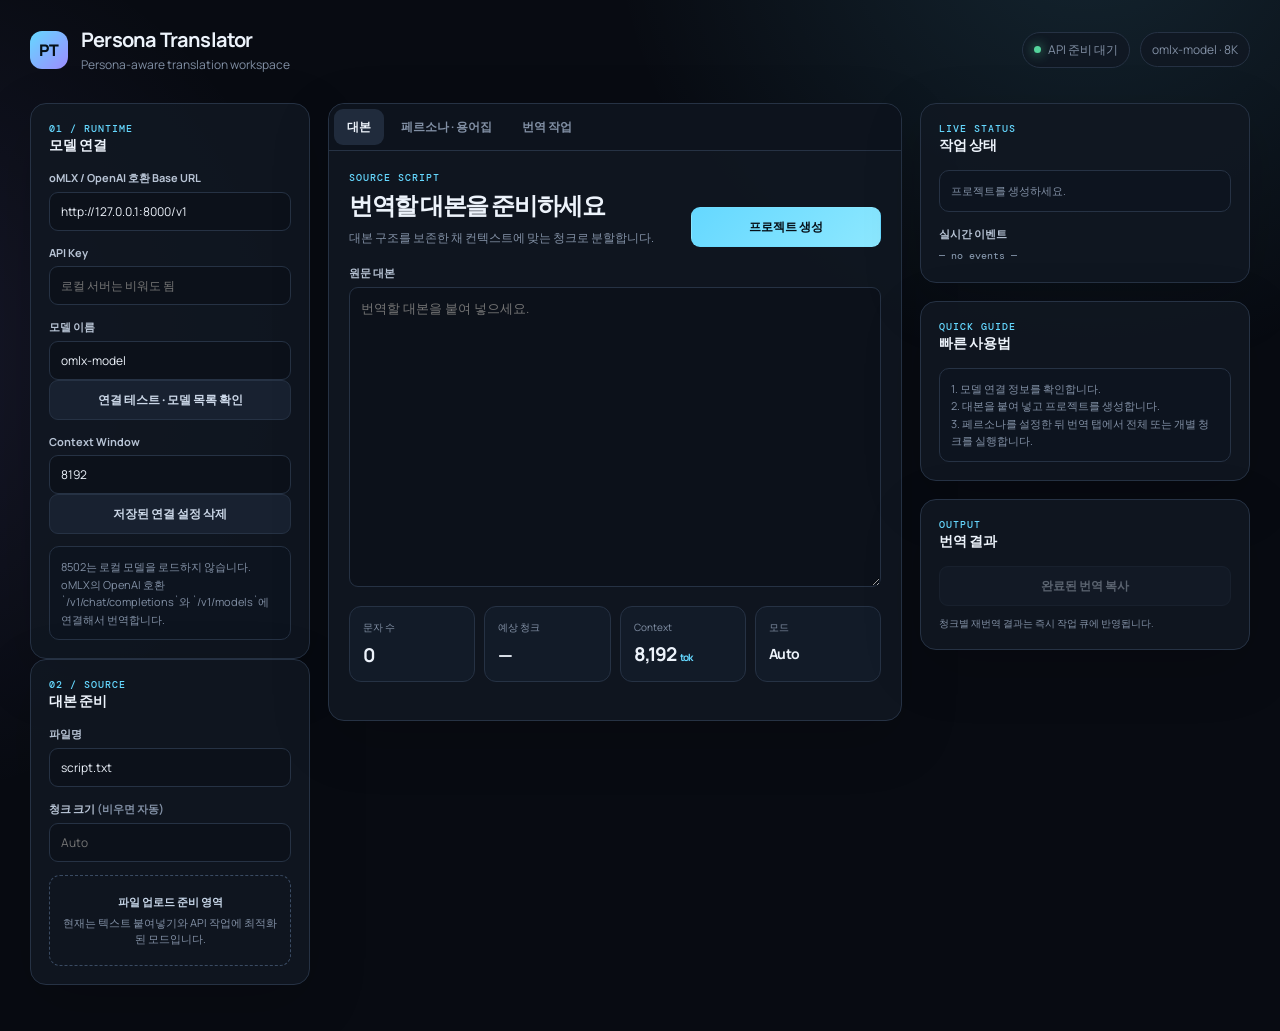
==== web/index.html @ 329f1b09 "Refactor app around FastAPI and oMLX API Remove the legacy Streamlit and local MLX runtime, document" ====
<!doctype html>
<html lang="ko">
<head>
  <meta charset="UTF-8">
  <meta name="viewport" content="width=device-width, initial-scale=1">
  <title>Persona Translator</title>
  <style>
    @import url("https://fonts.googleapis.com/css2?family=DM+Mono:wght@400;500&family=Manrope:wght@400;500;600;700;800&display=swap");
    :root {
      color-scheme: dark;
      --bg: #080b12; --panel: #111722; --panel-2: #161e2b; --line: #263244;
      --muted: #8290a5; --text: #edf3fb; --cyan: #65d8ff; --violet: #9d8cff;
      --green: #54d39b; --amber: #f4bd67; --red: #ff7777;
      font-family: Manrope, -apple-system, BlinkMacSystemFont, "Segoe UI", sans-serif;
    }
    * { box-sizing: border-box; }
    body { margin: 0; min-width: 320px; color: var(--text); background:
      radial-gradient(circle at 85% -10%, rgba(101,216,255,.13), transparent 30rem),
      radial-gradient(circle at -10% 35%, rgba(157,140,255,.10), transparent 28rem), var(--bg); }
    button, input, textarea { font: inherit; }
    button { cursor: pointer; }
    .shell { max-width: 1600px; margin: 0 auto; padding: 26px 30px 46px; }
    .topbar { display:flex; align-items:center; justify-content:space-between; gap:20px; margin-bottom:30px; }
    .brand { display:flex; align-items:center; gap:13px; }
    .brand-mark { width:38px; height:38px; display:grid; place-items:center; border-radius:12px;
      color:#061018; background:linear-gradient(135deg,var(--cyan),var(--violet)); font-weight:800; }
    .brand h1 { font-size:20px; margin:0; letter-spacing:-.04em; }
    .brand p { margin:3px 0 0; color:var(--muted); font-size:12px; }
    .top-actions { display:flex; align-items:center; gap:10px; }
    .pill { display:inline-flex; align-items:center; gap:7px; padding:8px 11px; border:1px solid var(--line);
      border-radius:999px; color:var(--muted); font-size:12px; background:rgba(17,23,34,.75); }
    .dot { width:7px; height:7px; border-radius:50%; background:var(--green); box-shadow:0 0 12px var(--green); }
    .layout { display:grid; grid-template-columns: 280px minmax(0,1fr) 330px; gap:18px; align-items:start; }
    .panel { border:1px solid var(--line); border-radius:16px; background:rgba(17,23,34,.88);
      box-shadow:0 18px 60px rgba(0,0,0,.16); }
    .panel-pad { padding:18px; }
    .section-title { display:flex; align-items:center; justify-content:space-between; gap:10px; margin-bottom:15px; }
    .section-title h2 { margin:0; font-size:14px; letter-spacing:-.02em; }
    .eyebrow { color:var(--cyan); font:500 10px "DM Mono",monospace; text-transform:uppercase; letter-spacing:.1em; }
    .muted { color:var(--muted); }
    label { display:block; margin:14px 0 6px; color:#b8c4d5; font-size:11px; font-weight:700; }
    input, textarea { width:100%; color:var(--text); background:#0c111a; border:1px solid var(--line); border-radius:9px;
      outline:none; padding:10px 11px; font-size:12px; transition:border .15s, box-shadow .15s; }
    input:focus, textarea:focus { border-color:rgba(101,216,255,.7); box-shadow:0 0 0 3px rgba(101,216,255,.1); }
    textarea { resize:vertical; line-height:1.55; }
    .script-input { min-height:300px; font-size:13px; }
    .persona-input { min-height:76px; }
    .row { display:grid; grid-template-columns:1fr 1fr; gap:9px; }
    .btn { width:100%; border:1px solid transparent; border-radius:9px; padding:10px 12px; font-weight:800; font-size:12px;
      color:#061018; background:linear-gradient(135deg,var(--cyan),#8de8ff); }
    .btn:hover { filter:brightness(1.08); } .btn:disabled { opacity:.4; cursor:not-allowed; filter:none; }
    .btn.ghost { color:#cbd7e7; border-color:var(--line); background:#182130; }
    .btn.violet { color:#fff; background:linear-gradient(135deg,#7467e7,var(--violet)); }
    .btn.danger { color:#fff; background:rgba(255,119,119,.15); border-color:rgba(255,119,119,.3); }
    .stack > * + * { margin-top:9px; }
    .tabs { display:flex; gap:4px; padding:5px; border-bottom:1px solid var(--line); background:#0d131d; border-radius:16px 16px 0 0; }
    .tab { border:0; border-radius:9px; padding:9px 13px; color:var(--muted); background:transparent; font-size:12px; font-weight:700; }
    .tab.active { color:var(--text); background:#202b3c; }
    .view { display:none; padding:20px; } .view.active { display:block; }
    .hero { display:flex; align-items:flex-end; justify-content:space-between; gap:18px; margin-bottom:18px; }
    .hero h2 { margin:4px 0 7px; font-size:24px; letter-spacing:-.06em; }
    .hero p { margin:0; color:var(--muted); font-size:12px; }
    .hero-actions { display:flex; gap:8px; min-width:190px; }
    .metrics { display:grid; grid-template-columns:repeat(4,1fr); gap:9px; margin-bottom:18px; }
    .metric { padding:13px; border:1px solid var(--line); border-radius:12px; background:#121b28; }
    .metric span { display:block; color:var(--muted); font-size:10px; margin-bottom:7px; }
    .metric strong { font-size:19px; letter-spacing:-.04em; }
    .metric em { color:var(--cyan); font-style:normal; font-size:10px; margin-left:3px; }
    .workspace { border:1px solid var(--line); border-radius:13px; overflow:hidden; background:#0b111a; }
    .workspace-head { display:flex; justify-content:space-between; align-items:center; padding:12px 14px; border-bottom:1px solid var(--line); }
    .workspace-head strong { font-size:12px; } .workspace-head span { color:var(--muted); font-size:11px; }
    .chunk-list { max-height:610px; overflow:auto; padding:10px; }
    .chunk { border:1px solid #263244; border-radius:11px; margin:8px 0; background:#111925; }
    .chunk.active { border-color:rgba(101,216,255,.65); box-shadow:0 0 0 1px rgba(101,216,255,.1); }
    .chunk-head { display:flex; align-items:center; justify-content:space-between; gap:9px; padding:10px 11px; border-bottom:1px solid #222d3e; }
    .chunk-label { display:flex; align-items:center; gap:8px; font-size:11px; font-weight:800; }
    .chunk-index { display:grid; place-items:center; width:23px; height:23px; border-radius:7px; color:#a9dff1; background:#183343; font:500 10px "DM Mono",monospace; }
    .chunk-status { color:var(--muted); font-size:10px; }
    .chunk-body { display:grid; grid-template-columns:1fr 1fr; gap:10px; padding:11px; }
    .chunk-col { min-width:0; } .chunk-col small { display:block; margin-bottom:6px; color:var(--muted); font-size:10px; }
    pre { margin:0; white-space:pre-wrap; word-break:break-word; color:#c7d2e2; font:400 11px/1.6 "DM Mono",monospace; }
    .translated { color:#f2f6fb; } .empty { color:#566579; font-style:italic; }
    .chunk-footer { display:flex; justify-content:flex-end; padding:0 11px 11px; }
    .mini-btn { padding:7px 9px; border:1px solid var(--line); border-radius:7px; color:#cbd7e7; background:#1a2535; font-size:10px; font-weight:800; }
    .mini-btn:hover { border-color:var(--cyan); color:var(--cyan); } .mini-btn:disabled { opacity:.4; }
    .progress-wrap { height:5px; background:#1b2636; } .progress-bar { height:100%; width:0; background:linear-gradient(90deg,var(--cyan),var(--violet)); transition:width .2s; }
    .term-row { display:grid; grid-template-columns:1fr 1fr 28px; gap:6px; margin-bottom:7px; }
    .remove-term { border:1px solid var(--line); border-radius:7px; color:var(--muted); background:#172131; }
    .info-box { padding:11px; border:1px solid #263244; border-radius:10px; color:var(--muted); font-size:11px; line-height:1.6; background:#0d141f; }
    .drop { border:1px dashed #3a4b63; border-radius:11px; padding:18px 12px; text-align:center; color:var(--muted); font-size:11px; }
    .drop strong { display:block; color:#c6d5e7; margin-bottom:5px; }
    .right-section + .right-section { border-top:1px solid var(--line); margin-top:18px; padding-top:18px; }
    .log { max-height:160px; overflow:auto; font:400 10px/1.6 "DM Mono",monospace; color:#90a2b8; }
    .toast { position:fixed; right:22px; bottom:22px; max-width:320px; padding:12px 14px; border:1px solid var(--line);
      border-radius:10px; background:#172131; box-shadow:0 15px 45px #0008; font-size:12px; opacity:0; transform:translateY(8px); pointer-events:none; transition:.2s; }
    .toast.show { opacity:1; transform:none; }
    @media (max-width:1200px) { .layout { grid-template-columns:250px minmax(0,1fr); } .right-rail { grid-column:1 / -1; display:grid; grid-template-columns:repeat(3,1fr); gap:18px; } }
    @media (max-width:760px) { .shell { padding:16px 12px 30px; } .topbar,.hero { align-items:flex-start; flex-direction:column; } .layout,.right-rail { display:block; } .panel { margin-bottom:14px; } .metrics { grid-template-columns:1fr 1fr; } .chunk-body { grid-template-columns:1fr; } .hero-actions { width:100%; } }
  </style>
</head>
<body>
<div class="shell">
  <header class="topbar">
    <div class="brand"><div class="brand-mark">PT</div><div><h1>Persona Translator</h1><p>Persona-aware translation workspace</p></div></div>
    <div class="top-actions"><span class="pill"><i class="dot"></i><span id="connection">API 준비 대기</span></span><span class="pill" id="modelPill">omlx-model · 8K</span></div>
  </header>
  <div class="layout">
    <aside class="left-rail">
      <div class="panel panel-pad">
        <div class="section-title"><div><div class="eyebrow">01 / runtime</div><h2>모델 연결</h2></div></div>
        <label>oMLX / OpenAI 호환 Base URL</label><input id="baseUrl" value="http://127.0.0.1:8000/v1">
        <label>API Key</label><input id="apiKey" type="password" placeholder="로컬 서버는 비워도 됨">
        <label>모델 이름</label><input id="modelName" value="omlx-model">
        <button class="btn ghost" id="testConnection">연결 테스트 · 모델 목록 확인</button>
        <label>Context Window</label><input id="context" type="number" value="8192" min="256" step="256">
        <button class="btn ghost" id="clearSettings">저장된 연결 설정 삭제</button>
        <div class="info-box" style="margin-top:12px">8502는 로컬 모델을 로드하지 않습니다. oMLX의 OpenAI 호환 `/v1/chat/completions`와 `/v1/models`에 연결해서 번역합니다.</div>
      </div>
      <div class="panel panel-pad">
        <div class="section-title"><div><div class="eyebrow">02 / source</div><h2>대본 준비</h2></div></div>
        <label>파일명</label><input id="fileName" value="script.txt">
        <label>청크 크기 <span class="muted">(비우면 자동)</span></label><input id="chunkSize" type="number" min="300" max="1800" placeholder="Auto">
        <div class="drop" style="margin-top:13px"><strong>파일 업로드 준비 영역</strong>현재는 텍스트 붙여넣기와 API 작업에 최적화된 모드입니다.</div>
      </div>
    </aside>
    <main class="panel">
      <nav class="tabs">
        <button class="tab active" data-tab="script">대본</button><button class="tab" data-tab="persona">페르소나 · 용어집</button><button class="tab" data-tab="translate">번역 작업</button>
      </nav>
      <section class="view active" id="view-script">
        <div class="hero"><div><div class="eyebrow">SOURCE SCRIPT</div><h2>번역할 대본을 준비하세요</h2><p>대본 구조를 보존한 채 컨텍스트에 맞는 청크로 분할합니다.</p></div><div class="hero-actions"><button class="btn" id="create">프로젝트 생성</button></div></div>
        <label>원문 대본</label><textarea id="script" class="script-input" placeholder="번역할 대본을 붙여 넣으세요."></textarea>
        <div class="metrics" style="margin-top:14px"><div class="metric"><span>문자 수</span><strong id="scriptChars">0</strong></div><div class="metric"><span>예상 청크</span><strong id="scriptChunks">—</strong></div><div class="metric"><span>Context</span><strong id="scriptContext">8,192<em>tok</em></strong></div><div class="metric"><span>모드</span><strong style="font-size:14px">Auto</strong></div></div>
      </section>
      <section class="view" id="view-persona">
        <div class="hero"><div><div class="eyebrow">TRANSLATION PROFILE</div><h2>전체 대본에서 번역 성격 추출</h2><p>LLM이 청크를 나누기 전에 대본 전체를 읽고 말투, 관계, 상황, 호칭 규칙을 자동으로 설계합니다.</p></div><div class="hero-actions"><button class="btn violet" id="analyzePersona" disabled>전체 대본 분석</button><button class="btn ghost" id="applyProfile">직접 프로필 적용</button></div></div>
        <div class="row"><div><label>어조 및 말투</label><input id="tone" placeholder="예: 다정하고 낮은 속삭임"></div><div><label>화자 · 청자 관계</label><input id="relationship" placeholder="예: 연인, 선생님과 학생"></div></div>
        <label>배경 상황 및 스토리 맥락</label><textarea id="situation" class="persona-input" placeholder="번역에서 유지해야 하는 상황 맥락을 적어 주세요."></textarea>
        <label>어조 규칙 <span class="muted">(줄바꿈으로 구분)</span></label><textarea id="keyRules" class="persona-input" placeholder="호칭은 일관되게 유지&#10;지시문은 자연스러운 한국어로 번역"></textarea>
        <label>용어집</label><div id="terms"></div><button class="btn ghost" id="addTerm">+ 용어 추가</button>
      </section>
      <section class="view" id="view-translate">
        <div class="hero"><div><div class="eyebrow">TRANSLATION RUN</div><h2>청크 단위 번역 작업</h2><p id="runCaption">프로젝트를 생성하면 번역 작업을 시작할 수 있습니다.</p></div><div class="hero-actions"><button class="btn" id="translate" disabled>전체 번역 시작</button><button class="btn danger" id="cancel" disabled>중지</button></div></div>
        <div class="metrics"><div class="metric"><span>전체 청크</span><strong id="totalChunks">—</strong></div><div class="metric"><span>완료</span><strong id="doneChunks">0</strong></div><div class="metric"><span>진행률</span><strong id="progressPct">0<em>%</em></strong></div><div class="metric"><span>현재 상태</span><strong id="runState" style="font-size:14px">대기</strong></div></div>
        <div class="workspace"><div class="workspace-head"><strong>번역 큐</strong><span id="queueHint">청크가 생성되면 여기에 표시됩니다.</span></div><div class="progress-wrap"><div class="progress-bar" id="progressBar"></div></div><div class="chunk-list" id="chunks"><div class="info-box">대본 탭에서 프로젝트를 생성하세요.</div></div></div>
      </section>
    </main>
    <aside class="right-rail">
      <div class="panel panel-pad right-section">
        <div class="section-title"><div><div class="eyebrow">LIVE STATUS</div><h2>작업 상태</h2></div></div>
        <div class="info-box" id="status">프로젝트를 생성하세요.</div>
        <div style="margin-top:12px"><label>실시간 이벤트</label><div class="log" id="log">— no events —</div></div>
      </div>
      <div class="panel panel-pad right-section">
        <div class="section-title"><div><div class="eyebrow">QUICK GUIDE</div><h2>빠른 사용법</h2></div></div>
        <div class="info-box">1. 모델 연결 정보를 확인합니다.<br>2. 대본을 붙여 넣고 프로젝트를 생성합니다.<br>3. 페르소나를 설정한 뒤 번역 탭에서 전체 또는 개별 청크를 실행합니다.</div>
      </div>
      <div class="panel panel-pad right-section">
        <div class="section-title"><div><div class="eyebrow">OUTPUT</div><h2>번역 결과</h2></div></div>
        <button class="btn ghost" id="copyAll" disabled>완료된 번역 복사</button>
        <div class="muted" style="font-size:10px;margin-top:10px">청크별 재번역 결과는 즉시 작업 큐에 반영됩니다.</div>
      </div>
    </aside>
  </div>
</div>
<div class="toast" id="toast"></div>
<script>
let project = null, eventSource = null;
const $ = id => document.getElementById(id);
const esc = s => String(s || '').replace(/[&<>"']/g, c => ({'&':'&amp;','<':'&lt;','>':'&gt;','"':'&quot;',"'":'&#039;'}[c]));
const toast = text => { const el=$('toast'); el.textContent=text; el.classList.add('show'); setTimeout(()=>el.classList.remove('show'),2600); };
const setStatus = text => $('status').textContent = text;
const SETTINGS_KEY = 'persona-translator.runtime-settings.v1';
const settingIds = ['baseUrl','apiKey','modelName','context','fileName','chunkSize'];
function saveSettings() {
  const values = {};
  settingIds.forEach(id => { values[id] = $(id).value; });
  localStorage.setItem(SETTINGS_KEY, JSON.stringify(values));
}
function loadSettings() {
  try {
    const values = JSON.parse(localStorage.getItem(SETTINGS_KEY) || '{}');
    settingIds.forEach(id => {
      if (typeof values[id] === 'string') $(id).value = values[id];
    });
  } catch (_) {
    localStorage.removeItem(SETTINGS_KEY);
  }
}
function clearSettings() {
  localStorage.removeItem(SETTINGS_KEY);
  $('baseUrl').value = 'http://127.0.0.1:8000/v1';
  $('apiKey').value = '';
  $('modelName').value = 'omlx-model';
  $('context').value = '8192';
  $('fileName').value = 'script.txt';
  $('chunkSize').value = '';
  updateDraftMetrics();
  toast('저장된 연결 설정을 삭제했습니다.');
}
function termsToObject() { const result={}; document.querySelectorAll('.term-row').forEach(row => { const a=row.querySelector('.term-source').value.trim(), b=row.querySelector('.term-target').value.trim(); if(a&&b) result[a]=b; }); return result; }
function addTerm(source='', target='') { const row=document.createElement('div'); row.className='term-row'; row.innerHTML=`<input class="term-source" placeholder="원어" value="${esc(source)}"><input class="term-target" placeholder="고정 번역어" value="${esc(target)}"><button class="remove-term" title="삭제">×</button>`; row.querySelector('button').onclick=()=>row.remove(); $('terms').appendChild(row); }
function updateDraftMetrics() { $('scriptChars').textContent=Number($('script').value.length).toLocaleString(); $('scriptContext').innerHTML=`${Number($('context').value||8192).toLocaleString()}<em>tok</em>`; $('modelPill').textContent=`${$('modelName').value||'model'} · ${Math.round(($('context').value||8192)/1024)}K`; }
function renderChunks() {
  if(!project) return;
  const done=project.translations.filter(x=>x&&x.trim()).length, total=project.chunks.length, pct=total?Math.round(done/total*100):0;
  $('totalChunks').textContent=total; $('doneChunks').textContent=done; $('progressPct').innerHTML=`${pct}<em>%</em>`; $('progressBar').style.width=`${pct}%`; $('scriptChunks').textContent=total; $('queueHint').textContent=`${done} / ${total} 완료`;
  $('chunks').innerHTML=project.chunks.map((chunk,i)=>`<article class="chunk" id="chunk-${i}"><div class="chunk-head"><div class="chunk-label"><span class="chunk-index">${String(i+1).padStart(2,'0')}</span><span>번역 단위 ${i+1}</span></div><span class="chunk-status">${project.translations[i]?'완료':'대기'}</span></div><div class="chunk-body"><div class="chunk-col"><small>ORIGINAL</small><pre>${esc(chunk)}</pre></div><div class="chunk-col"><small>TRANSLATION</small><pre class="translated" id="translation-${i}">${esc(project.translations[i]||'번역 결과가 아직 없습니다.')}</pre></div></div><div class="chunk-footer"><button class="mini-btn" onclick="retranslate(${i})" ${project.running?'disabled':''}>${project.translations[i]?'부분 재번역':'부분 번역'}</button></div></article>`).join('');
}
async function createProject() {
  const body={script:$('script').value,file_name:$('fileName').value,base_url:$('baseUrl').value,api_key:$('apiKey').value,model_name:$('modelName').value,context_window:Number($('context').value||8192),chunk_size:$('chunkSize').value?Number($('chunkSize').value):null,persona:{tone:$('tone').value,relationship:$('relationship').value,situation:$('situation').value,key_rules:$('keyRules').value.split('\n').map(x=>x.trim()).filter(Boolean)},glossary:termsToObject()};
  if(!body.script.trim()) return toast('대본을 먼저 입력해 주세요.');
  const res=await fetch('/api/projects',{method:'POST',headers:{'Content-Type':'application/json'},body:JSON.stringify(body)});
  if(!res.ok) return toast((await res.json()).detail||'프로젝트 생성 실패');
  project=await res.json(); project.running=false; $('translate').disabled=false; $('analyzePersona').disabled=false; $('copyAll').disabled=false; $('connection').textContent='프로젝트 준비 완료'; $('runCaption').textContent=`${project.chunks.length}개 청크 · 전체 대본 페르소나 분석 대기`; setStatus('먼저 전체 대본 분석을 실행하세요.'); renderChunks(); switchTab('persona'); toast('프로젝트가 생성되었습니다. 전체 대본 분석을 시작하세요.');
}
async function testConnection() {
  const res=await fetch('/api/connection/test',{method:'POST',headers:{'Content-Type':'application/json'},body:JSON.stringify({base_url:$('baseUrl').value,api_key:$('apiKey').value,model_name:$('modelName').value})});
  const data=await res.json();
  if(!res.ok)return toast(data.detail||'연결 테스트 실패');
  if(data.model_name)$('modelName').value=data.model_name;
  if(data.context_window){$('context').value=String(data.context_window); toast(`연결 성공 · Context ${Number(data.context_window).toLocaleString()} 토큰`);}
  saveSettings();
  $('connection').textContent=`oMLX 연결됨 · ${data.models.length||1}개 모델`;
  toast(data.models.length?`연결 성공 · ${data.models.join(', ')}`:'연결 성공 · 모델 목록 응답 없음');
  updateDraftMetrics();
}
function switchTab(name) { document.querySelectorAll('.tab').forEach(x=>x.classList.toggle('active',x.dataset.tab===name)); document.querySelectorAll('.view').forEach(x=>x.classList.toggle('active',x.id===`view-${name}`)); }
async function start(path) { if(!project)return; const res=await fetch(`/api/projects/${project.id}/${path}`,{method:'POST'}); if(!res.ok)return toast((await res.json()).detail||'요청 실패'); project.running=true; $('translate').disabled=true; $('cancel').disabled=false; $('runState').textContent='실행 중'; renderChunks(); subscribe(); }
async function analyzePersona() { if(!project)return toast('먼저 프로젝트를 생성해 주세요.'); const res=await fetch(`/api/projects/${project.id}/analyze-persona`,{method:'POST'}); if(!res.ok)return toast((await res.json()).detail||'페르소나 분석 요청 실패'); project.running=true; $('analyzePersona').disabled=true; $('translate').disabled=true; $('runState').textContent='전체 대본 분석 중'; setStatus('LLM이 대본 전체를 읽고 번역 규칙을 추출하고 있습니다.'); subscribe(); }
function subscribe() { if(eventSource)eventSource.close(); eventSource=new EventSource(`/api/projects/${project.id}/events`); eventSource.onmessage=e=>{ const ev=JSON.parse(e.data); const line=`[${new Date().toLocaleTimeString()}] ${ev.type}${ev.index!==undefined?' · chunk '+(ev.index+1):''}`; $('log').textContent=line+'\n'+$('log').textContent; if(ev.type==='persona_analysis_started'){setStatus('전체 대본 분석 중...');} else if(ev.type==='persona_analysis_completed'){project.persona=ev.persona; fillPersona(ev.persona); $('translate').disabled=false; $('analyzePersona').disabled=false; $('runCaption').textContent=`${project.chunks.length}개 청크 · 자동 페르소나 적용 완료`; setStatus('전체 대본 분석 완료. 이제 번역을 시작할 수 있습니다.'); project.running=false; $('cancel').disabled=true; $('runState').textContent='분석 완료';} else if(ev.type==='chunk_progress'){const t=$(`translation-${ev.index}`);if(t)t.textContent=ev.text||'';const c=$(`chunk-${ev.index}`);if(c)c.classList.add('active');} else if(ev.type==='chunk_done'){project.translations[ev.index]=ev.text;renderChunks();} else if(ev.type==='completed'||ev.type==='cancelled'){project.running=false;$('translate').disabled=false;$('analyzePersona').disabled=false;$('cancel').disabled=true;$('runState').textContent=ev.type==='cancelled'?'중지':'완료';setStatus(ev.type==='cancelled'?'번역이 중지되었습니다.':'번역이 완료되었습니다.');renderChunks();eventSource.close();} else if(ev.type==='error'){project.running=false;$('translate').disabled=false;$('analyzePersona').disabled=false;$('cancel').disabled=true;$('runState').textContent='오류';setStatus('오류: '+ev.message);eventSource.close();} }; }
function fillPersona(p) { $('tone').value=p.tone||''; $('relationship').value=p.relationship||''; $('situation').value=p.situation||''; $('keyRules').value=(p.key_rules||[]).join('\n'); }
async function retranslate(i) { await start(`chunks/${i}/translate`); }
async function applyProfile() {
  if (!project) return toast('먼저 프로젝트를 생성해 주세요.');
  const body={persona:{tone:$('tone').value,relationship:$('relationship').value,situation:$('situation').value,key_rules:$('keyRules').value.split('\n').map(x=>x.trim()).filter(Boolean)},glossary:termsToObject()};
  const res=await fetch(`/api/projects/${project.id}`,{method:'PATCH',headers:{'Content-Type':'application/json'},body:JSON.stringify(body)});
  if(!res.ok)return toast((await res.json()).detail||'프로필 저장 실패');
  project=await res.json(); toast('수동 페르소나와 용어집을 저장했습니다.'); switchTab('translate');
}
loadSettings();
settingIds.forEach(id => $(id).addEventListener('input', () => { saveSettings(); updateDraftMetrics(); }));
$('script').oninput=updateDraftMetrics; $('create').onclick=createProject; $('testConnection').onclick=testConnection; $('clearSettings').onclick=clearSettings; $('analyzePersona').onclick=analyzePersona; $('translate').onclick=()=>start('translate'); $('cancel').onclick=async()=>{await fetch(`/api/projects/${project.id}/cancel`,{method:'POST'});setStatus('중지 요청을 전송했습니다.');}; $('addTerm').onclick=()=>addTerm(); $('applyProfile').onclick=applyProfile; $('copyAll').onclick=()=>{if(project)navigator.clipboard.writeText(project.translations.filter(Boolean).join('\n\n')).then(()=>toast('완료된 번역을 복사했습니다.'));}; document.querySelectorAll('.tab').forEach(x=>x.onclick=()=>switchTab(x.dataset.tab)); addTerm(); updateDraftMetrics();
</script>
</body>
</html>
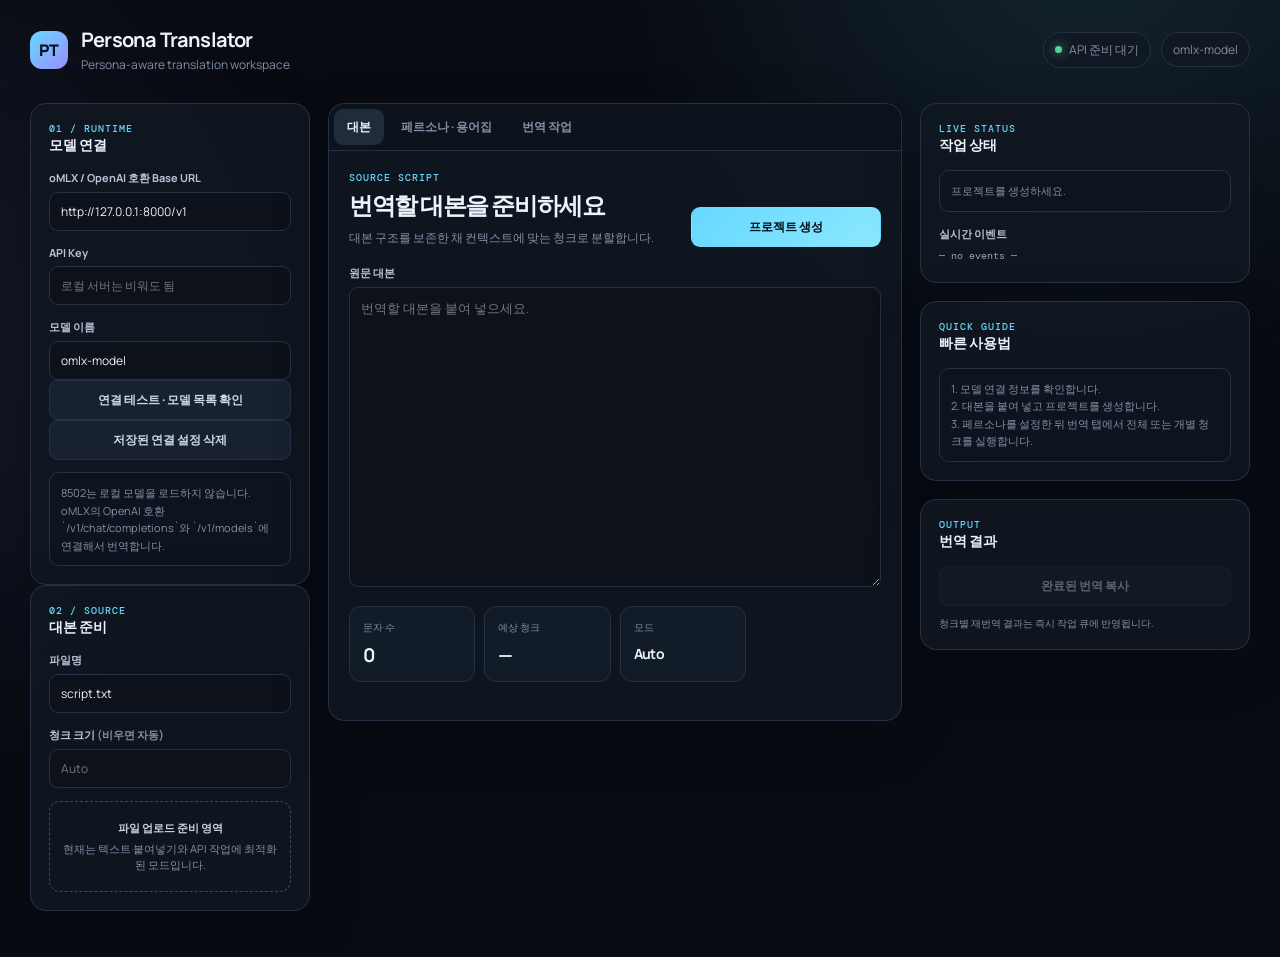
==== commit e0c57158: "Remove context window configuration Keep translation prompts focused on the existing previous-line c" ====
--- a/web/index.html
+++ b/web/index.html
@@ -112,7 +112,6 @@
         <label>API Key</label><input id="apiKey" type="password" placeholder="로컬 서버는 비워도 됨">
         <label>모델 이름</label><input id="modelName" value="omlx-model">
         <button class="btn ghost" id="testConnection">연결 테스트 · 모델 목록 확인</button>
-        <label>Context Window</label><input id="context" type="number" value="8192" min="256" step="256">
         <button class="btn ghost" id="clearSettings">저장된 연결 설정 삭제</button>
         <div class="info-box" style="margin-top:12px">8502는 로컬 모델을 로드하지 않습니다. oMLX의 OpenAI 호환 `/v1/chat/completions`와 `/v1/models`에 연결해서 번역합니다.</div>
       </div>
@@ -130,7 +129,7 @@
       <section class="view active" id="view-script">
         <div class="hero"><div><div class="eyebrow">SOURCE SCRIPT</div><h2>번역할 대본을 준비하세요</h2><p>대본 구조를 보존한 채 컨텍스트에 맞는 청크로 분할합니다.</p></div><div class="hero-actions"><button class="btn" id="create">프로젝트 생성</button></div></div>
         <label>원문 대본</label><textarea id="script" class="script-input" placeholder="번역할 대본을 붙여 넣으세요."></textarea>
-        <div class="metrics" style="margin-top:14px"><div class="metric"><span>문자 수</span><strong id="scriptChars">0</strong></div><div class="metric"><span>예상 청크</span><strong id="scriptChunks">—</strong></div><div class="metric"><span>Context</span><strong id="scriptContext">8,192<em>tok</em></strong></div><div class="metric"><span>모드</span><strong style="font-size:14px">Auto</strong></div></div>
+        <div class="metrics" style="margin-top:14px"><div class="metric"><span>문자 수</span><strong id="scriptChars">0</strong></div><div class="metric"><span>예상 청크</span><strong id="scriptChunks">—</strong></div><div class="metric"><span>모드</span><strong style="font-size:14px">Auto</strong></div></div>
       </section>
       <section class="view" id="view-persona">
         <div class="hero"><div><div class="eyebrow">TRANSLATION PROFILE</div><h2>전체 대본에서 번역 성격 추출</h2><p>LLM이 청크를 나누기 전에 대본 전체를 읽고 말투, 관계, 상황, 호칭 규칙을 자동으로 설계합니다.</p></div><div class="hero-actions"><button class="btn violet" id="analyzePersona" disabled>전체 대본 분석</button><button class="btn ghost" id="applyProfile">직접 프로필 적용</button></div></div>
@@ -171,7 +170,7 @@
 const toast = text => { const el=$('toast'); el.textContent=text; el.classList.add('show'); setTimeout(()=>el.classList.remove('show'),2600); };
 const setStatus = text => $('status').textContent = text;
 const SETTINGS_KEY = 'persona-translator.runtime-settings.v1';
-const settingIds = ['baseUrl','apiKey','modelName','context','fileName','chunkSize'];
+const settingIds = ['baseUrl','apiKey','modelName','fileName','chunkSize'];
 function saveSettings() {
   const values = {};
   settingIds.forEach(id => { values[id] = $(id).value; });
@@ -192,7 +191,6 @@
   $('baseUrl').value = 'http://127.0.0.1:8000/v1';
   $('apiKey').value = '';
   $('modelName').value = 'omlx-model';
-  $('context').value = '8192';
   $('fileName').value = 'script.txt';
   $('chunkSize').value = '';
   updateDraftMetrics();
@@ -200,7 +198,7 @@
 }
 function termsToObject() { const result={}; document.querySelectorAll('.term-row').forEach(row => { const a=row.querySelector('.term-source').value.trim(), b=row.querySelector('.term-target').value.trim(); if(a&&b) result[a]=b; }); return result; }
 function addTerm(source='', target='') { const row=document.createElement('div'); row.className='term-row'; row.innerHTML=`<input class="term-source" placeholder="원어" value="${esc(source)}"><input class="term-target" placeholder="고정 번역어" value="${esc(target)}"><button class="remove-term" title="삭제">×</button>`; row.querySelector('button').onclick=()=>row.remove(); $('terms').appendChild(row); }
-function updateDraftMetrics() { $('scriptChars').textContent=Number($('script').value.length).toLocaleString(); $('scriptContext').innerHTML=`${Number($('context').value||8192).toLocaleString()}<em>tok</em>`; $('modelPill').textContent=`${$('modelName').value||'model'} · ${Math.round(($('context').value||8192)/1024)}K`; }
+function updateDraftMetrics() { $('scriptChars').textContent=Number($('script').value.length).toLocaleString(); $('modelPill').textContent=`${$('modelName').value||'model'}`; }
 function renderChunks() {
   if(!project) return;
   const done=project.translations.filter(x=>x&&x.trim()).length, total=project.chunks.length, pct=total?Math.round(done/total*100):0;
@@ -208,7 +206,7 @@
   $('chunks').innerHTML=project.chunks.map((chunk,i)=>`<article class="chunk" id="chunk-${i}"><div class="chunk-head"><div class="chunk-label"><span class="chunk-index">${String(i+1).padStart(2,'0')}</span><span>번역 단위 ${i+1}</span></div><span class="chunk-status">${project.translations[i]?'완료':'대기'}</span></div><div class="chunk-body"><div class="chunk-col"><small>ORIGINAL</small><pre>${esc(chunk)}</pre></div><div class="chunk-col"><small>TRANSLATION</small><pre class="translated" id="translation-${i}">${esc(project.translations[i]||'번역 결과가 아직 없습니다.')}</pre></div></div><div class="chunk-footer"><button class="mini-btn" onclick="retranslate(${i})" ${project.running?'disabled':''}>${project.translations[i]?'부분 재번역':'부분 번역'}</button></div></article>`).join('');
 }
 async function createProject() {
-  const body={script:$('script').value,file_name:$('fileName').value,base_url:$('baseUrl').value,api_key:$('apiKey').value,model_name:$('modelName').value,context_window:Number($('context').value||8192),chunk_size:$('chunkSize').value?Number($('chunkSize').value):null,persona:{tone:$('tone').value,relationship:$('relationship').value,situation:$('situation').value,key_rules:$('keyRules').value.split('\n').map(x=>x.trim()).filter(Boolean)},glossary:termsToObject()};
+  const body={script:$('script').value,file_name:$('fileName').value,base_url:$('baseUrl').value,api_key:$('apiKey').value,model_name:$('modelName').value,chunk_size:$('chunkSize').value?Number($('chunkSize').value):null,persona:{tone:$('tone').value,relationship:$('relationship').value,situation:$('situation').value,key_rules:$('keyRules').value.split('\n').map(x=>x.trim()).filter(Boolean)},glossary:termsToObject()};
   if(!body.script.trim()) return toast('대본을 먼저 입력해 주세요.');
   const res=await fetch('/api/projects',{method:'POST',headers:{'Content-Type':'application/json'},body:JSON.stringify(body)});
   if(!res.ok) return toast((await res.json()).detail||'프로젝트 생성 실패');
@@ -219,7 +217,6 @@
   const data=await res.json();
   if(!res.ok)return toast(data.detail||'연결 테스트 실패');
   if(data.model_name)$('modelName').value=data.model_name;
-  if(data.context_window){$('context').value=String(data.context_window); toast(`연결 성공 · Context ${Number(data.context_window).toLocaleString()} 토큰`);}
   saveSettings();
   $('connection').textContent=`oMLX 연결됨 · ${data.models.length||1}개 모델`;
   toast(data.models.length?`연결 성공 · ${data.models.join(', ')}`:'연결 성공 · 모델 목록 응답 없음');
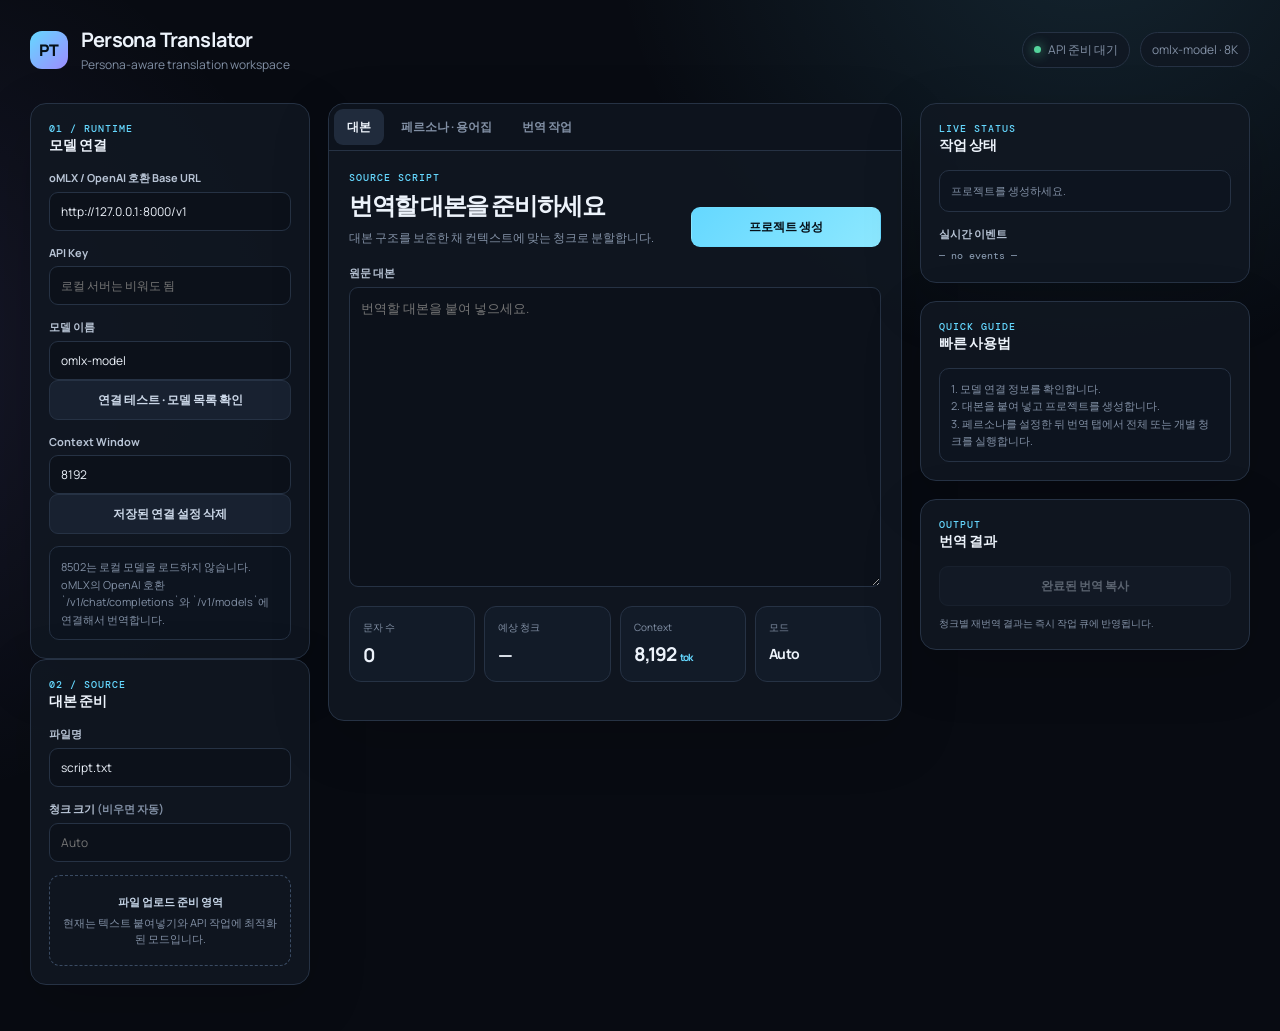
==== commit c6607643: "Restore context window handling Keep context window configuration and dynamic token budgeting in the" ====
--- a/web/index.html
+++ b/web/index.html
@@ -112,6 +112,7 @@
         <label>API Key</label><input id="apiKey" type="password" placeholder="로컬 서버는 비워도 됨">
         <label>모델 이름</label><input id="modelName" value="omlx-model">
         <button class="btn ghost" id="testConnection">연결 테스트 · 모델 목록 확인</button>
+        <label>Context Window</label><input id="context" type="number" value="8192" min="256" step="256">
         <button class="btn ghost" id="clearSettings">저장된 연결 설정 삭제</button>
         <div class="info-box" style="margin-top:12px">8502는 로컬 모델을 로드하지 않습니다. oMLX의 OpenAI 호환 `/v1/chat/completions`와 `/v1/models`에 연결해서 번역합니다.</div>
       </div>
@@ -129,7 +130,7 @@
       <section class="view active" id="view-script">
         <div class="hero"><div><div class="eyebrow">SOURCE SCRIPT</div><h2>번역할 대본을 준비하세요</h2><p>대본 구조를 보존한 채 컨텍스트에 맞는 청크로 분할합니다.</p></div><div class="hero-actions"><button class="btn" id="create">프로젝트 생성</button></div></div>
         <label>원문 대본</label><textarea id="script" class="script-input" placeholder="번역할 대본을 붙여 넣으세요."></textarea>
-        <div class="metrics" style="margin-top:14px"><div class="metric"><span>문자 수</span><strong id="scriptChars">0</strong></div><div class="metric"><span>예상 청크</span><strong id="scriptChunks">—</strong></div><div class="metric"><span>모드</span><strong style="font-size:14px">Auto</strong></div></div>
+        <div class="metrics" style="margin-top:14px"><div class="metric"><span>문자 수</span><strong id="scriptChars">0</strong></div><div class="metric"><span>예상 청크</span><strong id="scriptChunks">—</strong></div><div class="metric"><span>Context</span><strong id="scriptContext">8,192<em>tok</em></strong></div><div class="metric"><span>모드</span><strong style="font-size:14px">Auto</strong></div></div>
       </section>
       <section class="view" id="view-persona">
         <div class="hero"><div><div class="eyebrow">TRANSLATION PROFILE</div><h2>전체 대본에서 번역 성격 추출</h2><p>LLM이 청크를 나누기 전에 대본 전체를 읽고 말투, 관계, 상황, 호칭 규칙을 자동으로 설계합니다.</p></div><div class="hero-actions"><button class="btn violet" id="analyzePersona" disabled>전체 대본 분석</button><button class="btn ghost" id="applyProfile">직접 프로필 적용</button></div></div>
@@ -170,7 +171,7 @@
 const toast = text => { const el=$('toast'); el.textContent=text; el.classList.add('show'); setTimeout(()=>el.classList.remove('show'),2600); };
 const setStatus = text => $('status').textContent = text;
 const SETTINGS_KEY = 'persona-translator.runtime-settings.v1';
-const settingIds = ['baseUrl','apiKey','modelName','fileName','chunkSize'];
+const settingIds = ['baseUrl','apiKey','modelName','context','fileName','chunkSize'];
 function saveSettings() {
   const values = {};
   settingIds.forEach(id => { values[id] = $(id).value; });
@@ -191,6 +192,7 @@
   $('baseUrl').value = 'http://127.0.0.1:8000/v1';
   $('apiKey').value = '';
   $('modelName').value = 'omlx-model';
+  $('context').value = '8192';
   $('fileName').value = 'script.txt';
   $('chunkSize').value = '';
   updateDraftMetrics();
@@ -198,7 +200,7 @@
 }
 function termsToObject() { const result={}; document.querySelectorAll('.term-row').forEach(row => { const a=row.querySelector('.term-source').value.trim(), b=row.querySelector('.term-target').value.trim(); if(a&&b) result[a]=b; }); return result; }
 function addTerm(source='', target='') { const row=document.createElement('div'); row.className='term-row'; row.innerHTML=`<input class="term-source" placeholder="원어" value="${esc(source)}"><input class="term-target" placeholder="고정 번역어" value="${esc(target)}"><button class="remove-term" title="삭제">×</button>`; row.querySelector('button').onclick=()=>row.remove(); $('terms').appendChild(row); }
-function updateDraftMetrics() { $('scriptChars').textContent=Number($('script').value.length).toLocaleString(); $('modelPill').textContent=`${$('modelName').value||'model'}`; }
+function updateDraftMetrics() { $('scriptChars').textContent=Number($('script').value.length).toLocaleString(); $('scriptContext').innerHTML=`${Number($('context').value||8192).toLocaleString()}<em>tok</em>`; $('modelPill').textContent=`${$('modelName').value||'model'} · ${Math.round(($('context').value||8192)/1024)}K`; }
 function renderChunks() {
   if(!project) return;
   const done=project.translations.filter(x=>x&&x.trim()).length, total=project.chunks.length, pct=total?Math.round(done/total*100):0;
@@ -206,7 +208,7 @@
   $('chunks').innerHTML=project.chunks.map((chunk,i)=>`<article class="chunk" id="chunk-${i}"><div class="chunk-head"><div class="chunk-label"><span class="chunk-index">${String(i+1).padStart(2,'0')}</span><span>번역 단위 ${i+1}</span></div><span class="chunk-status">${project.translations[i]?'완료':'대기'}</span></div><div class="chunk-body"><div class="chunk-col"><small>ORIGINAL</small><pre>${esc(chunk)}</pre></div><div class="chunk-col"><small>TRANSLATION</small><pre class="translated" id="translation-${i}">${esc(project.translations[i]||'번역 결과가 아직 없습니다.')}</pre></div></div><div class="chunk-footer"><button class="mini-btn" onclick="retranslate(${i})" ${project.running?'disabled':''}>${project.translations[i]?'부분 재번역':'부분 번역'}</button></div></article>`).join('');
 }
 async function createProject() {
-  const body={script:$('script').value,file_name:$('fileName').value,base_url:$('baseUrl').value,api_key:$('apiKey').value,model_name:$('modelName').value,chunk_size:$('chunkSize').value?Number($('chunkSize').value):null,persona:{tone:$('tone').value,relationship:$('relationship').value,situation:$('situation').value,key_rules:$('keyRules').value.split('\n').map(x=>x.trim()).filter(Boolean)},glossary:termsToObject()};
+  const body={script:$('script').value,file_name:$('fileName').value,base_url:$('baseUrl').value,api_key:$('apiKey').value,model_name:$('modelName').value,context_window:Number($('context').value||8192),chunk_size:$('chunkSize').value?Number($('chunkSize').value):null,persona:{tone:$('tone').value,relationship:$('relationship').value,situation:$('situation').value,key_rules:$('keyRules').value.split('\n').map(x=>x.trim()).filter(Boolean)},glossary:termsToObject()};
   if(!body.script.trim()) return toast('대본을 먼저 입력해 주세요.');
   const res=await fetch('/api/projects',{method:'POST',headers:{'Content-Type':'application/json'},body:JSON.stringify(body)});
   if(!res.ok) return toast((await res.json()).detail||'프로젝트 생성 실패');
@@ -217,6 +219,7 @@
   const data=await res.json();
   if(!res.ok)return toast(data.detail||'연결 테스트 실패');
   if(data.model_name)$('modelName').value=data.model_name;
+  if(data.context_window){$('context').value=String(data.context_window); toast(`연결 성공 · Context ${Number(data.context_window).toLocaleString()} 토큰`);}
   saveSettings();
   $('connection').textContent=`oMLX 연결됨 · ${data.models.length||1}개 모델`;
   toast(data.models.length?`연결 성공 · ${data.models.join(', ')}`:'연결 성공 · 모델 목록 응답 없음');
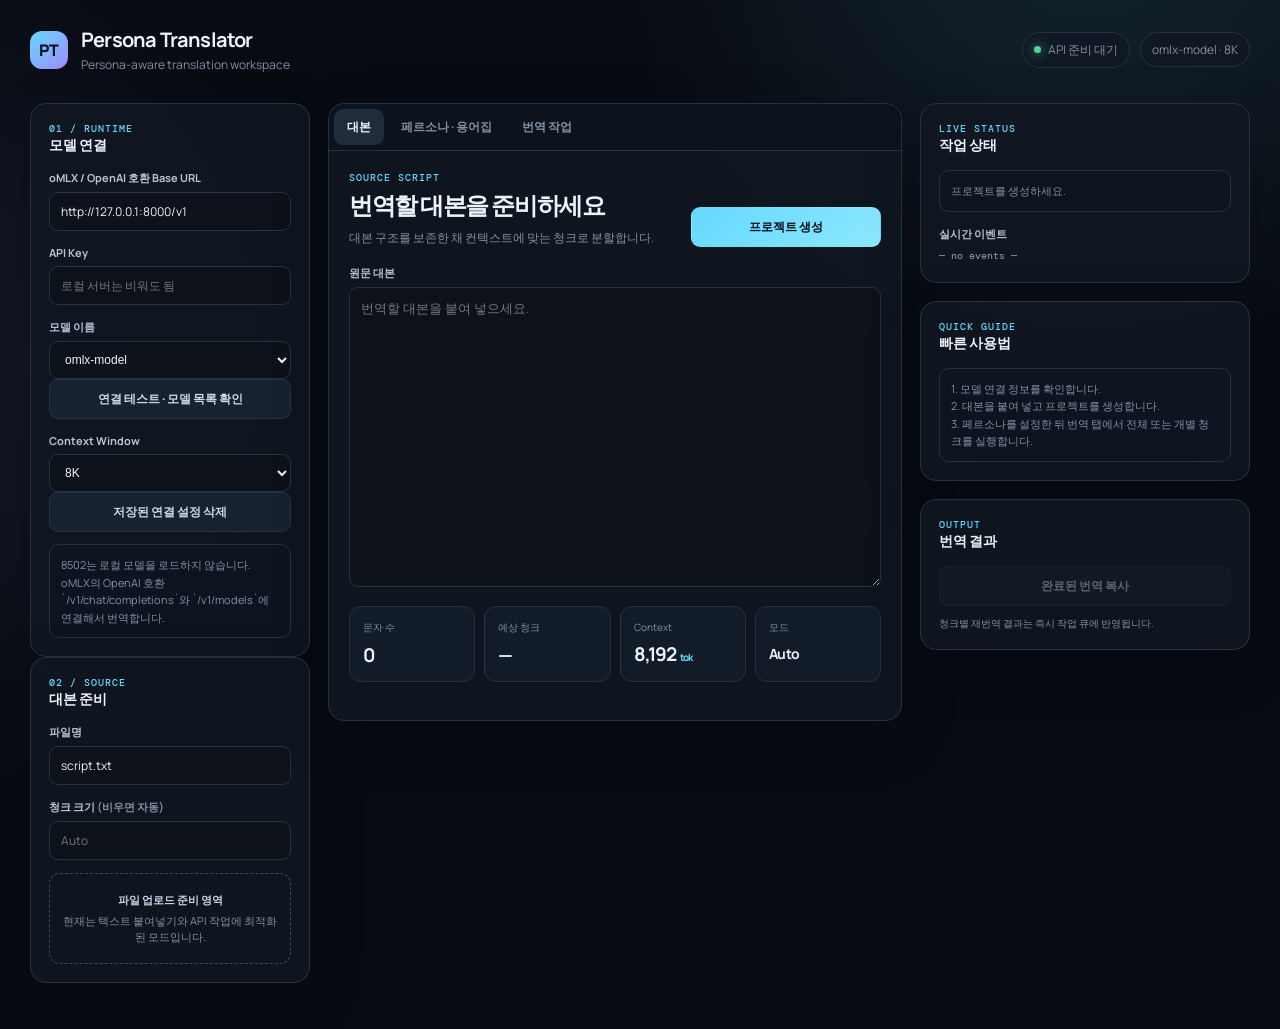
==== commit 60b8fe64: "Add model and context selectors Populate the model selector from OpenAI-compatible model discovery a" ====
--- a/web/index.html
+++ b/web/index.html
@@ -39,9 +39,9 @@
     .eyebrow { color:var(--cyan); font:500 10px "DM Mono",monospace; text-transform:uppercase; letter-spacing:.1em; }
     .muted { color:var(--muted); }
     label { display:block; margin:14px 0 6px; color:#b8c4d5; font-size:11px; font-weight:700; }
-    input, textarea { width:100%; color:var(--text); background:#0c111a; border:1px solid var(--line); border-radius:9px;
+    input, select, textarea { width:100%; color:var(--text); background:#0c111a; border:1px solid var(--line); border-radius:9px;
       outline:none; padding:10px 11px; font-size:12px; transition:border .15s, box-shadow .15s; }
-    input:focus, textarea:focus { border-color:rgba(101,216,255,.7); box-shadow:0 0 0 3px rgba(101,216,255,.1); }
+    input:focus, select:focus, textarea:focus { border-color:rgba(101,216,255,.7); box-shadow:0 0 0 3px rgba(101,216,255,.1); }
     textarea { resize:vertical; line-height:1.55; }
     .script-input { min-height:300px; font-size:13px; }
     .persona-input { min-height:76px; }
@@ -110,9 +110,9 @@
         <div class="section-title"><div><div class="eyebrow">01 / runtime</div><h2>모델 연결</h2></div></div>
         <label>oMLX / OpenAI 호환 Base URL</label><input id="baseUrl" value="http://127.0.0.1:8000/v1">
         <label>API Key</label><input id="apiKey" type="password" placeholder="로컬 서버는 비워도 됨">
-        <label>모델 이름</label><input id="modelName" value="omlx-model">
+        <label>모델 이름</label><select id="modelName"><option value="omlx-model">omlx-model</option></select>
         <button class="btn ghost" id="testConnection">연결 테스트 · 모델 목록 확인</button>
-        <label>Context Window</label><input id="context" type="number" value="8192" min="256" step="256">
+        <label>Context Window</label><select id="context"><option value="4096">4K</option><option value="8192" selected>8K</option><option value="16384">16K</option><option value="32768">32K</option><option value="65536">64K</option><option value="131072">128K</option></select>
         <button class="btn ghost" id="clearSettings">저장된 연결 설정 삭제</button>
         <div class="info-box" style="margin-top:12px">8502는 로컬 모델을 로드하지 않습니다. oMLX의 OpenAI 호환 `/v1/chat/completions`와 `/v1/models`에 연결해서 번역합니다.</div>
       </div>
@@ -181,7 +181,12 @@
   try {
     const values = JSON.parse(localStorage.getItem(SETTINGS_KEY) || '{}');
     settingIds.forEach(id => {
-      if (typeof values[id] === 'string') $(id).value = values[id];
+      if (typeof values[id] === 'string') {
+        if (id === 'modelName' && !Array.from($(id).options).some(option => option.value === values[id])) {
+          $(id).add(new Option(values[id], values[id]));
+        }
+        $(id).value = values[id];
+      }
     });
   } catch (_) {
     localStorage.removeItem(SETTINGS_KEY);
@@ -201,6 +206,15 @@
 function termsToObject() { const result={}; document.querySelectorAll('.term-row').forEach(row => { const a=row.querySelector('.term-source').value.trim(), b=row.querySelector('.term-target').value.trim(); if(a&&b) result[a]=b; }); return result; }
 function addTerm(source='', target='') { const row=document.createElement('div'); row.className='term-row'; row.innerHTML=`<input class="term-source" placeholder="원어" value="${esc(source)}"><input class="term-target" placeholder="고정 번역어" value="${esc(target)}"><button class="remove-term" title="삭제">×</button>`; row.querySelector('button').onclick=()=>row.remove(); $('terms').appendChild(row); }
 function updateDraftMetrics() { $('scriptChars').textContent=Number($('script').value.length).toLocaleString(); $('scriptContext').innerHTML=`${Number($('context').value||8192).toLocaleString()}<em>tok</em>`; $('modelPill').textContent=`${$('modelName').value||'model'} · ${Math.round(($('context').value||8192)/1024)}K`; }
+function setModelOptions(models, selected='') {
+  const values = [...new Set([...(models || []), selected].filter(Boolean))];
+  const select = $('modelName');
+  const current = selected || select.value;
+  select.innerHTML = '';
+  (values.length ? values : ['omlx-model']).forEach(model => select.add(new Option(model, model)));
+  if (current && !values.includes(current)) select.add(new Option(current, current));
+  select.value = current || select.options[0].value;
+}
 function renderChunks() {
   if(!project) return;
   const done=project.translations.filter(x=>x&&x.trim()).length, total=project.chunks.length, pct=total?Math.round(done/total*100):0;
@@ -218,7 +232,7 @@
   const res=await fetch('/api/connection/test',{method:'POST',headers:{'Content-Type':'application/json'},body:JSON.stringify({base_url:$('baseUrl').value,api_key:$('apiKey').value,model_name:$('modelName').value})});
   const data=await res.json();
   if(!res.ok)return toast(data.detail||'연결 테스트 실패');
-  if(data.model_name)$('modelName').value=data.model_name;
+  setModelOptions(data.models, data.model_name);
   if(data.context_window){$('context').value=String(data.context_window); toast(`연결 성공 · Context ${Number(data.context_window).toLocaleString()} 토큰`);}
   saveSettings();
   $('connection').textContent=`oMLX 연결됨 · ${data.models.length||1}개 모델`;
